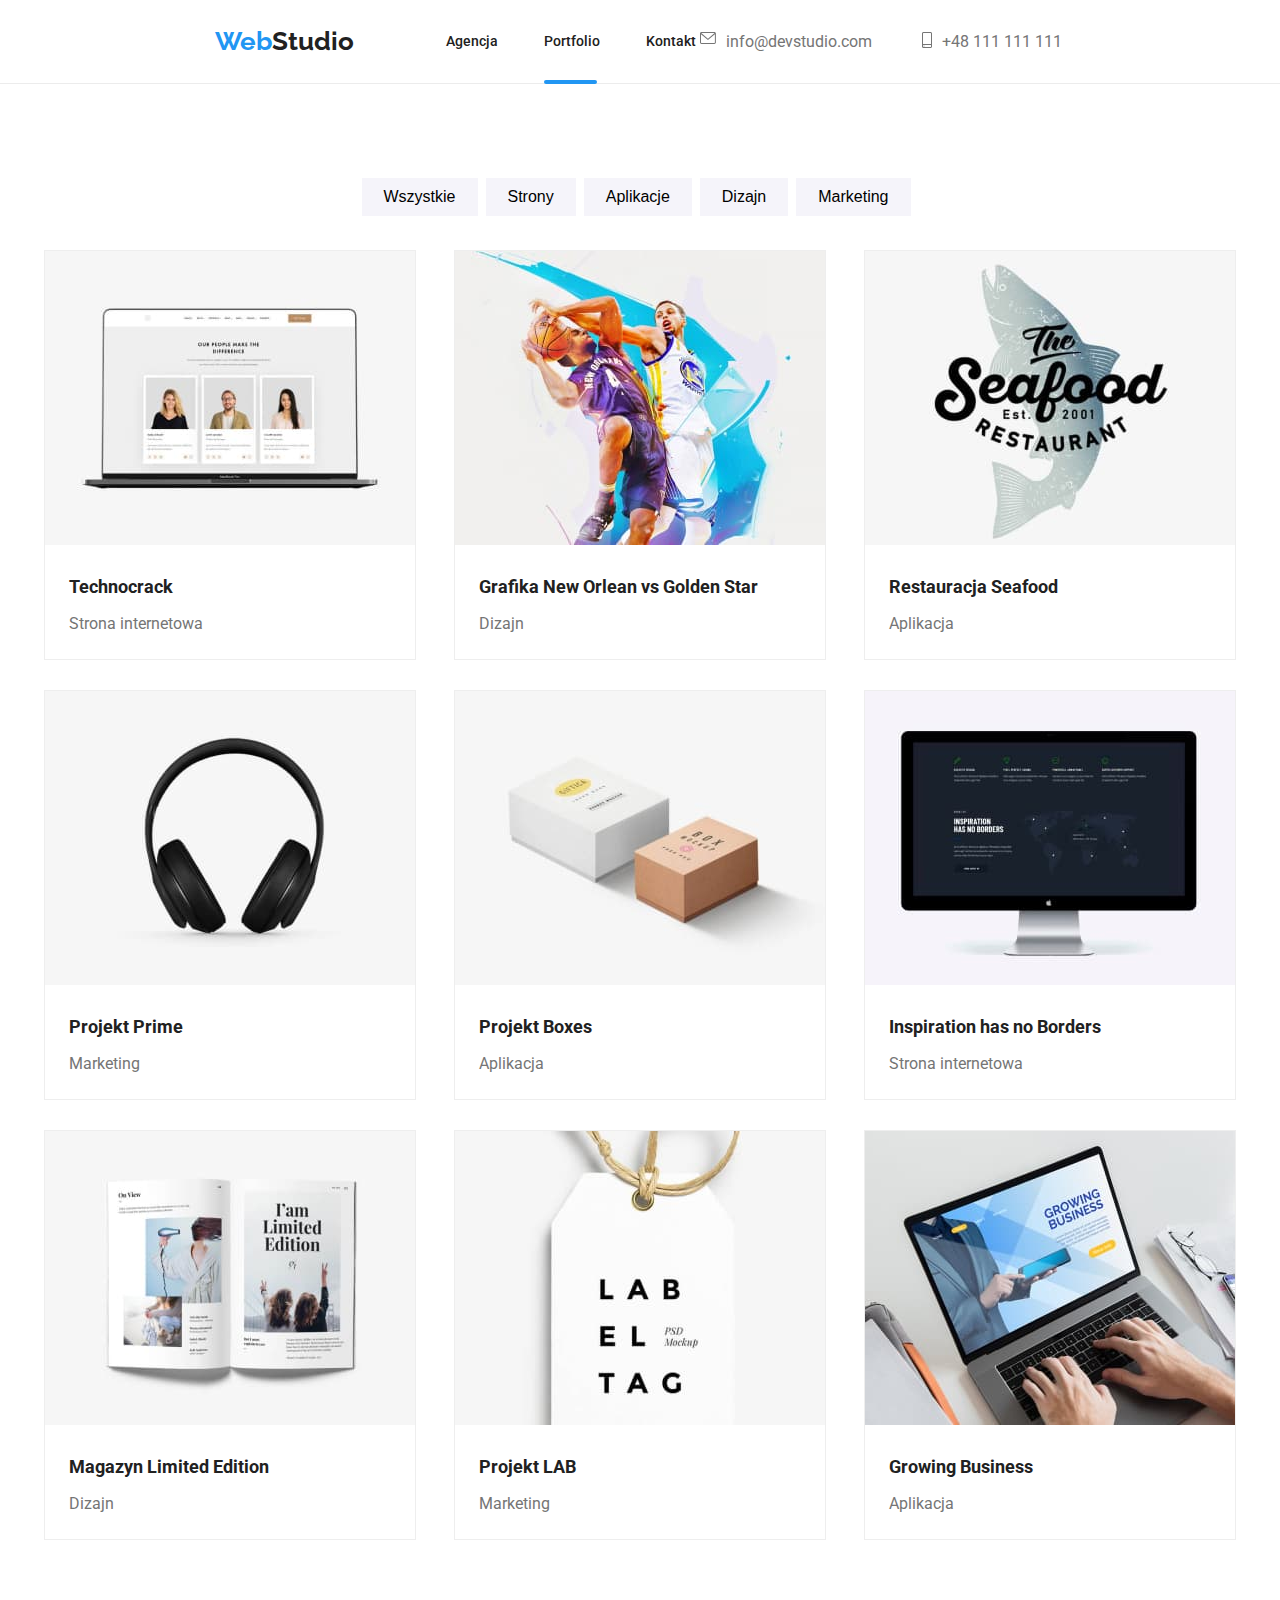
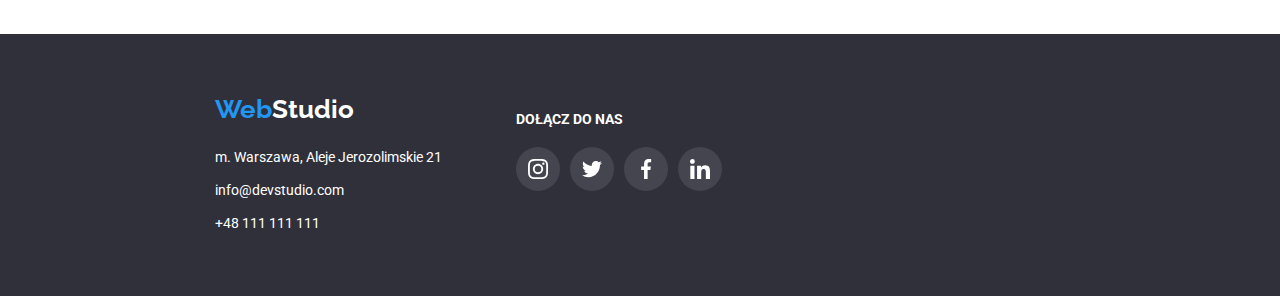
==== portfolio.html @ 2e5add7d "." ====
<!DOCTYPE html>
<html lang="pl">
<head>
    <link rel="stylesheet" href="https://cdnjs.cloudflare.com/ajax/libs/modern-normalize/1.1.0/modern-normalize.min.css" integrity="sha512-wpPYUAdjBVSE4KJnH1VR1HeZfpl1ub8YT/NKx4PuQ5NmX2tKuGu6U/JRp5y+Y8XG2tV+wKQpNHVUX03MfMFn9Q==" crossorigin="anonymous" referrerpolicy="no-referrer" />
    <link rel="stylesheet" href="./css/styles.css"/>
    <meta charset="UTF-8">
    <meta http-equiv="X-UA-Compatible" content="IE=edge">
    <meta name="viewport" content="width=device-width, initial-scale=1.0">
    <title>Portfolio</title>
</head>
<body>
    <header>
        <div class="page-header">
        <nav class="menu">
            <a class="logo-block " href="./index.html"><span>Web</span>Studio</a>
        <ul class="menu-list">
            <li class="menu-list-item"><a class="link-menu" href="./index.html">Agencja</a></li>
            <li class="menu-list-item"><a class="link-menu is-active" href="./portfolio.html">Portfolio</a></li>
            <li class="menu-list-item"><a class="link-menu" href="#">Kontakt</a></li>
        </ul>
        </nav>
        <ul class="contact">
           <li class="contact-item"><a class="contact-menu contact-hover" href="mailto:info@devstudio.com"><svg class="contact-icons  contact-hover" width="16px" height="12px"><use href="./images/icons.svg#icon-envelope"></use></svg>info@devstudio.com</a></li>
           <li class="contact-item"><a class="contact-menu contact-hover" href="tel:48111111111"> <svg class="contact-icons contact-hover" width="10px" height="16px"><use  href="./images/icons.svg#icon-smartphone"></use></svg>+48 111 111 111</a></li>
        </ul>
    </div>
    </header>
    <main>
        <section class="section">
            <div class="container">
        <ul class="button-menu">
            <li class="button-menu-item"><button class="button-portfolio" type="button">Wszystkie</button></li>
            <li class="button-menu-item"><button class="button-portfolio" type="button">Strony</button></li>
            <li class="button-menu-item"><button class="button-portfolio" type="button">Aplikacje</button></li>
            <li class="button-menu-item"><button class="button-portfolio" type="button">Dizajn</button></li>
            <li class="button-menu-item"><button class="button-portfolio" type="button">Marketing</button></li>
        </ul>
    </div>
        <div class="container">
        <ul class="list-portfolio">
            <li class="products">
                <figure>
                    <div class="products-foto">
                        <img class="imge-portfolio" src="./images/technocrack.jpg" alt="technocrack" width="370" height="294">
                        <div class="products-hover">
                            <p class="text-hover">Technocrack jest popularną platformą wykorzystywaną do rozpowszechniania koronawirusa. Firmy wykorzystują tę platformę do celów szpiegowskich i ataków na niezabezpieczone serwery konkurencji</p>
                        </div>
                    </div>
                    <figcaption><h3 class="item-list">Technocrack</h3><p class="text-list">Strona internetowa</p>
                    </figcaption>
                </figure>
            </li>
            <li class="products">
                <figure>
                    <div class="products-foto">
                        <img class="imge-portfolio" src="./images/new-orlean-vs-golden-star.jpg" alt="basketball players with the ball" width="370" height="294">
                        <div class="products-hover">
                            <p class="text-hover">Technocrack jest popularną platformą wykorzystywaną do rozpowszechniania koronawirusa. Firmy wykorzystują tę platformę do celów szpiegowskich i ataków na niezabezpieczone serwery konkurencji</p>
                        </div>
                    </div>
                    <figcaption><h3 class="item-list">Grafika New Orlean vs Golden Star</h3><p class="text-list">Dizajn</p>
                    </figcaption>
                </figure>
            </li>
            <li class="products">
                <figure>
                    <div class="products-foto">
                        <img class="imge-portfolio" src="./images/restaurant-seafood.jpg" alt="restaurant logo" width="370" height="294">
                        <div class="products-hover">
                            <p class="text-hover">Technocrack jest popularną platformą wykorzystywaną do rozpowszechniania koronawirusa. Firmy wykorzystują tę platformę do celów szpiegowskich i ataków na niezabezpieczone serwery konkurencji</p>
                        </div>
                    </div>
                    <figcaption><h3 class="item-list">Restauracja Seafood</h3><p class="text-list">Aplikacja</p>
                    </figcaption>
                </figure>
            </li>
            <li class="products">
                <figure>
                    <div class="products-foto">
                        <img class="imge-portfolio" src="./images/design-prime.jpg" alt="headphones" width="370" height="294">
                        <div class="products-hover">
                            <p class="text-hover">Technocrack jest popularną platformą wykorzystywaną do rozpowszechniania koronawirusa. Firmy wykorzystują tę platformę do celów szpiegowskich i ataków na niezabezpieczone serwery konkurencji</p>
                        </div>
                    </div>
                    <figcaption><h3 class="item-list">Projekt Prime</h3><p class="text-list">Marketing</p>
                    </figcaption>
                </figure>
            </li>
            <li class="products">
                <figure>
                    <div class="products-foto">
                        <img class="imge-portfolio" src="./images/design-boxes.jpg" alt="two boxes" width="370" height="294">
                        <div class="products-hover">
                            <p class="text-hover">Technocrack jest popularną platformą wykorzystywaną do rozpowszechniania koronawirusa. Firmy wykorzystują tę platformę do celów szpiegowskich i ataków na niezabezpieczone serwery konkurencji</p>
                        </div>
                    </div>
                    <figcaption><h3 class="item-list">Projekt Boxes</h3><p class="text-list">Aplikacja</p>
                    </figcaption>
                </figure>
            </li>
            <li class="products">
                <figure>
                    <div class="products-foto">
                        <img class="imge-portfolio" src="./images/inspiration-has-no-borders.jpg" alt="monitor" width="370" height="294">
                        <div class="products-hover">
                            <p class="text-hover">Technocrack jest popularną platformą wykorzystywaną do rozpowszechniania koronawirusa. Firmy wykorzystują tę platformę do celów szpiegowskich i ataków na niezabezpieczone serwery konkurencji</p>
                        </div>
                    </div>
                    <figcaption><h3 class="item-list">Inspiration has no Borders</h3><p class="text-list">Strona internetowa</p>
                    </figcaption>
                </figure>
            </li>
            <li class="products">
                <figure>
                    <div class="products-foto">
                        <img class="imge-portfolio" src="./images/magazine-limited-edition.jpg" alt="colorful magazine" width="370" height="294">
                        <div class="products-hover">
                            <p class="text-hover">Technocrack jest popularną platformą wykorzystywaną do rozpowszechniania koronawirusa. Firmy wykorzystują tę platformę do celów szpiegowskich i ataków na niezabezpieczone serwery konkurencji</p>
                        </div>
                    </div>
                    <figcaption><h3 class="item-list">Magazyn Limited Edition</h3><p class="text-list">Dizajn</p>
                    </figcaption>
                </figure>
            </li>
            <li class="products">
                <figure>
                    <div class="products-foto">
                        <img class="imge-portfolio" src="./images/design-lab.jpg" alt="label" width="370" height="294">
                        <div class="products-hover">
                            <p class="text-hover">Technocrack jest popularną platformą wykorzystywaną do rozpowszechniania koronawirusa. Firmy wykorzystują tę platformę do celów szpiegowskich i ataków na niezabezpieczone serwery konkurencji</p>
                        </div>
                    </div>
                    <figcaption><h3 class="item-list">Projekt LAB</h3><p class="text-list">Marketing</p>
                    </figcaption>
                </figure>
            </li>
            <li class="products">
                <figure>
                    <div class="products-foto">
                        <img class="imge-portfolio" src="./images/growing-business.jpg" alt="laptop" width="370" height="294">
                        <div class="products-hover">
                            <p class="text-hover">Technocrack jest popularną platformą wykorzystywaną do rozpowszechniania koronawirusa. Firmy wykorzystują tę platformę do celów szpiegowskich i ataków na niezabezpieczone serwery konkurencji</p>
                        </div>
                    </div>
                    <figcaption><h3 class="item-list">Growing Business</h3><p class="text-list">Aplikacja</p>
                    </figcaption>
                </figure>
            </li>
        </ul>
    </section>
</div>
    </main>
    <footer class="footer-background">
        <div class="footer-content">
            <div class="footer">
                <address>
                    <a class="logo-block link-footer" href="./index.html"><span>Web</span>Studio</a>
                    <ul class="footer-list">
                        <li class="footer-list-item">m. Warszawa, Aleje Jerozolimskie 21</li>
                        <li class="footer-list-item"><a class="link-footer" href="mailto:info@devstudio.com">info@devstudio.com</a></li>
                        <li class="footer-list-item"><a class="link-footer" href="tel:48111111111">+48 111 111 111</a></li>
                    </ul>
                </address>
            </div>
            <div class="item-footer">
                <h3 class="join-us-title">DOŁĄCZ DO NAS</h3>
                <ul class="join-us-item">
                    <li><a href="#" class="join-us"><svg width="20px"height="20px"><use href="./images/icons.svg#icon-instagram" ></use></svg></li></a>
                    <li><a href="#" class="join-us"><svg width="20px"height="20px"><use href="./images/icons.svg#icon-twitter" ></use></svg></li></a>
                    <li><a href="#" class="join-us"><svg width="20px"height="20px"><use href="./images/icons.svg#icon-facebook" ></use></svg></li></a>
                    <li><a href="#" class="join-us"><svg width="20px"height="20px"><use href="./images/icons.svg#icon-linkedin" ></use></svg></li></a>
                </ul>
            </div>
        </div>
    </footer>
</body>
</html>
---- css/styles.css ----
@import url('https://fonts.googleapis.com/css2?family=Raleway:wght@700&family=Roboto:wght@400;500;700;900&display=swap');
*{
margin:0 auto;
padding:0;
box-sizing:border-box;
}
body{
font-family:"Roboto", sans-serif;
color: #212121;
}
.container{
width: 1200px;
margin:0 auto;

}
.page-header{
display: flex;
align-items: center;
justify-content: space-between;
border-bottom: solid;
border-block-width: 1px;
border-color: #ECECEC;
padding-left: 215px;
padding-right: 215px;
}
    
.logo-block{
font-family: 'Raleway';
font-weight: 700;
font-size: 26px;
line-height: 1.19;
text-decoration: none;
list-style: none;
margin-right: 92px;
text-decoration: none;
color: #212121;
padding-top: 24px;
padding-bottom: 25px;
transition-property:color;
transition-duration: 250ms;
transition-timing-function: cubic-bezier(0.4, 0, 0.2, 1);

}
.logo-block:hover{
    color: #2196F3;
}
.logo-block:focus{
    color: #2196F3;  
}
span{
    color:#2196F3
}
.menu {
    font-size: 14px;
    font-weight: 500;
    line-height: 1.17;
    cursor: pointer;
    margin: 0;
    display: flex;
    align-items: center;
}
.menu-list{
    list-style: none;
    display: flex;
    align-items: center;
}
.menu-list-item:not(:last-child){
    margin-right: 46px;
}
.link-menu{
    text-decoration: none;
    color: #212121;
    padding-top: 32px;
    padding-bottom: 32px;
    transition-property:color;
transition-duration: 250ms;
transition-timing-function: cubic-bezier(0.4, 0, 0.2, 1);
}

.link-menu:hover{
	color:#2196F3;
}
.link-menu:focus {
    color:#2196F3   
}
.contact{
    display: flex;
    justify-content: flex-end;
    align-items: flex-end;
    list-style: none;
}
.contact-menu{
    display: flex;
    color: #757575;
    text-decoration: none;
    padding-top: 32px;
    padding-bottom: 32px;
}
.contact-item:not(:last-child){
    margin-right: 50px;
}
.contact-hover{
    transition-property:color,fill;
transition-duration: 250ms;
transition-timing-function: cubic-bezier(0.4, 0, 0.2, 1);
}
.contact-hover:hover{
color:#2196F3;
fill: #2196F3;
}
.contact-hover:focus {
color:#2196F3;
fill: #2196F3;
} 
.contact-icons{
    fill: #757575;
    padding-top: 0 auto;
    padding-bottom: 0 auto;
    margin-right: 10px;
}
.section-one{
background-color:#2F303A;
padding: 10em 0;
background-image:url(../images/img-title.jpg),url(../images/overlay.jpg);
background-position:center;
background-repeat: no-repeat;
background-size: contain;

}

.title {
display: flex;
justify-content: center;
align-items: center;
font-weight: 900;
font-size: 44px;
line-height: 1.36;
color: #FFFFFF;
margin-bottom: 30px;
}
.button {
    display: flex;
    background-color:#2196F3;
    font-weight: 700;
    font-size: 16px;
    line-height: 1.88;
    color:#FFFFFF;
    cursor: pointer;
    padding-left: 42px;
    padding-right: 42px;
    padding-top: 10px;
    padding-bottom: 10px;
    margin: 0 auto;
    border-style:none;
}
.title-lorem-ipsum{
    font-weight: 700;
    font-size: 14px;
    line-height: 1.14;
    padding-bottom: 10px;
}
.text{
font-size: 14px;
line-height: 1.71;
color: #757575;
}
.list-lorem{
    display: flex;
    align-items: center;
    list-style: none;
}
.list-lorem-item:not(:last-child){
    margin-right: 30px;
}
.title-section{
    font-weight: 700;
    font-size: 36px;
    line-height: 1.17;
    text-align: center;
}
.our-team{
font-weight: 500;
font-size: 16px;
line-height: 1.19;
padding-left: 99px;
padding-right: 99px;
padding-top: 30px;
}
.workplace-item{
    font-size: 16px;
    line-height: 1.19;
    color: #757575;
    margin-top: 10px;
    padding-bottom: 30px;
}
.footer{
    
    font-size: 14px;
    line-height: 1.71;
    color: #FFFFFF;
    list-style: none;
    text-decoration: none;
    padding-top: 60px;
    padding-bottom: 60px;
    margin: 0;
}
.link-footer{
text-decoration:none;
font-style: normal;
color: #FFFFFF;
}
.footer-list-item:not(:last-child){
    margin-bottom: 9px;
}
.footer-list{
    list-style:none;
    font-style: normal;
    font-size: 14px;
    line-height: 1.71;
    color: #FFFFFF;
    margin-top: 20px;
}
.footer-background{
    background: #2F303A;
}
.footer-content{
    display: flex;
    align-items: center;
    justify-items: center;
    margin-left: 215px;
    
}
.button-portfolio{
    font-weight: 500;
    font-size: 16px;
    line-height: 1.63;
    cursor: pointer;
    padding-top: 6px;
    padding-bottom: 6px;
    padding-left: 22px;
    padding-right: 22px;
    border-style:none;
    background-color:#F5F4Fa;
    transition-property:background-color,color,box-shadow;
transition-duration: 250ms;
transition-timing-function: cubic-bezier(0.4, 0, 0.2, 1);
}

.button-portfolio:hover{
background-color:#2196F3;
color: #FFFFFF;
box-shadow: 0px 2px 2px 0px rgba(0, 0, 0, 0.12);
box-shadow: 0px 1px 2px 0px rgba(0, 0, 0, 0.08);
box-shadow: 0px 3px 1px 0px rgba(0, 0, 0, 0.1);

    
}
.button-portfolio:focus{
background-color:#2196F3;
color: #FFFFFF;
box-shadow: 0px 2px 2px 0px rgba(0, 0, 0, 0.12);
box-shadow: 0px 1px 2px 0px rgba(0, 0, 0, 0.08);
box-shadow: 0px 3px 1px 0px rgba(0, 0, 0, 0.1);

    
    }
.item-list{
    font-weight: 700;
    font-size: 18px;
    line-height: 2;
    margin-top: 20px;
    padding-left: 24px;
    padding-right: 24px;
    margin-bottom: 4px;
}

.text-list{
    font-size: 16px;
    line-height: 1.88;
    color: #757575;
    padding-left: 24px;
    padding-right: 24px;
    padding-bottom: 20px;
}
.item-jgp{
display: flex;
list-style: none;
}
.jgp{
    position: relative;
    display: flex;
   justify-content: flex-start;
   align-items: flex-start;
}
.jgp>.text-jgp{
position: absolute;
bottom: 0;
right: 0px;
background: rgba(47, 48, 58, 0.8);
width: 370px;
height: 70px;

}
.text-jgp{
    display: flex;
font-style: normal;
font-weight: 700;
font-size: 14px;
line-height: 1.14;
align-items: center;
justify-content: center;
letter-spacing: 0.03em;
text-transform: uppercase;

color: #FFFFFF;
}
.jgp :not(:first-child){
margin-left: 30px;
}                                                              
.card{
display: flex;
flex-wrap: wrap;
list-style: none;
gap: 30px;

}
.team-list{
border-bottom-right-radius: 4px;
border-bottom-left-radius:  4px;
box-shadow: 0px 2px 1px 0px rgba(0, 0, 0, 0.2);
box-shadow: 0px 1px 1px 0px rgba(0, 0, 0, 0.14);
box-shadow: 0px 1px 3px 0px rgba(0, 0, 0, 0.12);
}
.team-list-figure{
background-color: #FFFFFF;
}
.team-list{
text-align:center;}
.workplace{
background-color: #F5F4FA;
}
.social-media{
    display: flex;
    flex-wrap: wrap;
    list-style: none;
    gap: 10px; 
}
.button-menu{
    display: flex;
    justify-content: center;
    list-style: none;
    padding-left: 510px;
    padding-right: 518px;
    padding-bottom: 34px;
    margin: 0 auto;
   }
.button-menu-item:not(:last-child){
    margin-right: 8px;
   }
.list-portfolio{
    display: flex;
    flex-wrap: wrap;
    list-style: none;
    gap: 30px;
   }
.products{
border: 1px solid  #EEEEEE;
cursor: pointer;

}

.products-foto{
    position: relative;
    overflow: hidden;   
}
.products:not(1,3,6){
    padding: left 30px;
    margin: left 0px;
}
.products:hover{
box-shadow: 0px 1px 1px rgba(0, 0, 0, 0.12);
box-shadow: 0px 4px 4px rgba(0, 0, 0, 0.06);
box-shadow: 1px 4px 6px rgba(0, 0, 0, 0.16);
}
.products:focus{
box-shadow: 0px 1px 1px rgba(0, 0, 0, 0.12);
box-shadow: 0px 4px 4px rgba(0, 0, 0, 0.06);
box-shadow: 1px 4px 6px rgba(0, 0, 0, 0.16);
}
.text-hover{
    font-size: 18px;
    line-height: 1.56;
    letter-spacing: 0.03em;
    color: #FFFFFF;
}
.products-hover{
    position: absolute;
    top: 0;
    left: 0;
    bottom: 0;
    width: 100%;
    height: auto;
    padding: 49px 45px 49px 24px;
    background: rgba(33, 150, 243, 0.9);
    transform: translateY(100%);
    transition: transform 250ms cubic-bezier(0.4, 0, 0.2, 1);
  
    }  
  .products-foto:hover .products-hover{
    transform: translatey(0);
     
    }
  
.section{
    padding-top: 94px;
    padding-bottom: 94px;
   }
.title-section{
padding-bottom: 50px;
}
.icons{
    fill:#AFB1B8;
    display: inline-flex;
    justify-content: center;
    align-items: center;
    border: #FFFFFF;
    width: 44px;
    height: 44px;
    border-radius: 50%;
    background-color: #FFFFFF;
    transition-property:border-color, background-color, fill;
transition-duration: 250ms;
transition-timing-function: cubic-bezier(0.4, 0, 0.2, 1);
    
    
}
.icons:hover{
    border-color: #2196F3;
    width: 44px;
    height: 44px;
    border-radius: 50%;
    background-color: #2196F3;
    fill: #FFFFFF;
}
.icons:focus{
    border: #2196F3;
    width: 44px;
    height: 44px;
    border-radius: 50%;
    background-color: #2196F3;
    fill: #FFFFFF;
}
.icons:not(:last-child){
    margin-right: 10px;
}
.icons-lorem{
    width: 270px;
    height: 120px;
    border: 4px solid #F5F4FA;
    background-color: #F5F4FA;
    border-radius: 4px; 
    margin-bottom: 30px;
    display: flex;
    justify-content: center;
    align-items: center;
}

.our-customers{
    display: flex;
    flex-wrap: wrap;
    gap: 10px;
    list-style: none;
}  
.customers-icons{
    width: 170px;
    height: 92px;
    border: 1px solid #AFB1B8;
    border-radius: 4px;
    fill: #AFB1B8;
    display: flex;
    justify-content: center;
    align-items: center;
    transition-property:border-color,fill;
transition-duration: 250ms;
transition-timing-function: cubic-bezier(0.4, 0, 0.2, 1);
}
.customers-icons:hover{
    border-color: #2196F3;
    fill: #2196F3;   
}
.customers-icons:focus{
    border-color: #2196F3;
    fill: #2196F3;
}

.join-us{
list-style: none;
border-radius: 50%;
background: rgba(255, 255, 255, 0.1);
width: 44px;
height: 44px;
display: inline-flex;
justify-content: center;
align-items: center;
fill: #FFFFFF; 
transition-property:background-color;
transition-duration: 250ms;
transition-timing-function: cubic-bezier(0.4, 0, 0.2, 1);
}

.join-us:hover{
border-radius: 50%;
background-color: #2196F3;
width: 44px;
height: 44px;

}

.join-us:focus{
    border-radius: 50%;
    background-color: #2196F3;
    width: 44px;
    height: 44px;
}
.join-us-title{
    font-weight: 700;
    line-height:1.172142;
    font-size: 14px;
    font-style: normal;
    color: #FFFFFF;
    margin-bottom: 20px;
}
.item-footer{
    align-items: center;
    justify-content: center;
    list-style: none;
    padding-top: 72px;
    padding-bottom: 100px;
   padding-left: 70px; 
   margin: 0;
}
.join-us-item{
    display: flex;
    flex-wrap: wrap;
    gap: 10px;
    list-style: none;
}
.menu-list-item .is-active::after {
display: block;
content:"";
position:absolute;
left: auto;
top: 80px;
width: 53px;
height: 4px;
background: #2196F3;
border-radius: 2px;
}

.backdrop{
    position: fixed;
    top: 0;
    left: 0;
    width: 100%;
    height: 100%;
    background-color: rgba(0, 0, 0, 0.2);
}
.modal{
position: absolute;
top: 50%;
left: 50%;
transform: translate(-50%,-50%);
width: 528px;
height: 581px;
background-color: #FFFFFF;
box-shadow: 0px 2px 1px 0px rgba(0, 0, 0, 0.2);
box-shadow: 0px 1px 1px 0px rgba(0, 0, 0, 0.14);
box-shadow: 0px 1px 3px 0px rgba(0, 0, 0, 0.12);
transition-duration: 2500ms;
transition-timing-function: cubic-bezier(0.4, 0, 0.2, 1);
}
.close-button{
    position: absolute;
    top: 8px;
    right: 8px;
    width: 30px;
    height: 30px;
    background-color: #fff;
    border: solid 1px (0, 0, 0, 0.1);
    border-radius: 50%;
    cursor: pointer;
    
}
.is-hidden{
    opacity: 0;
    visibility: hidden;
    pointer-events: none;
}
.social-media-icons{
display: flex;
justify-content: center;
padding-left: 32px;
padding-right: 32px;
padding-bottom: 30px;
}
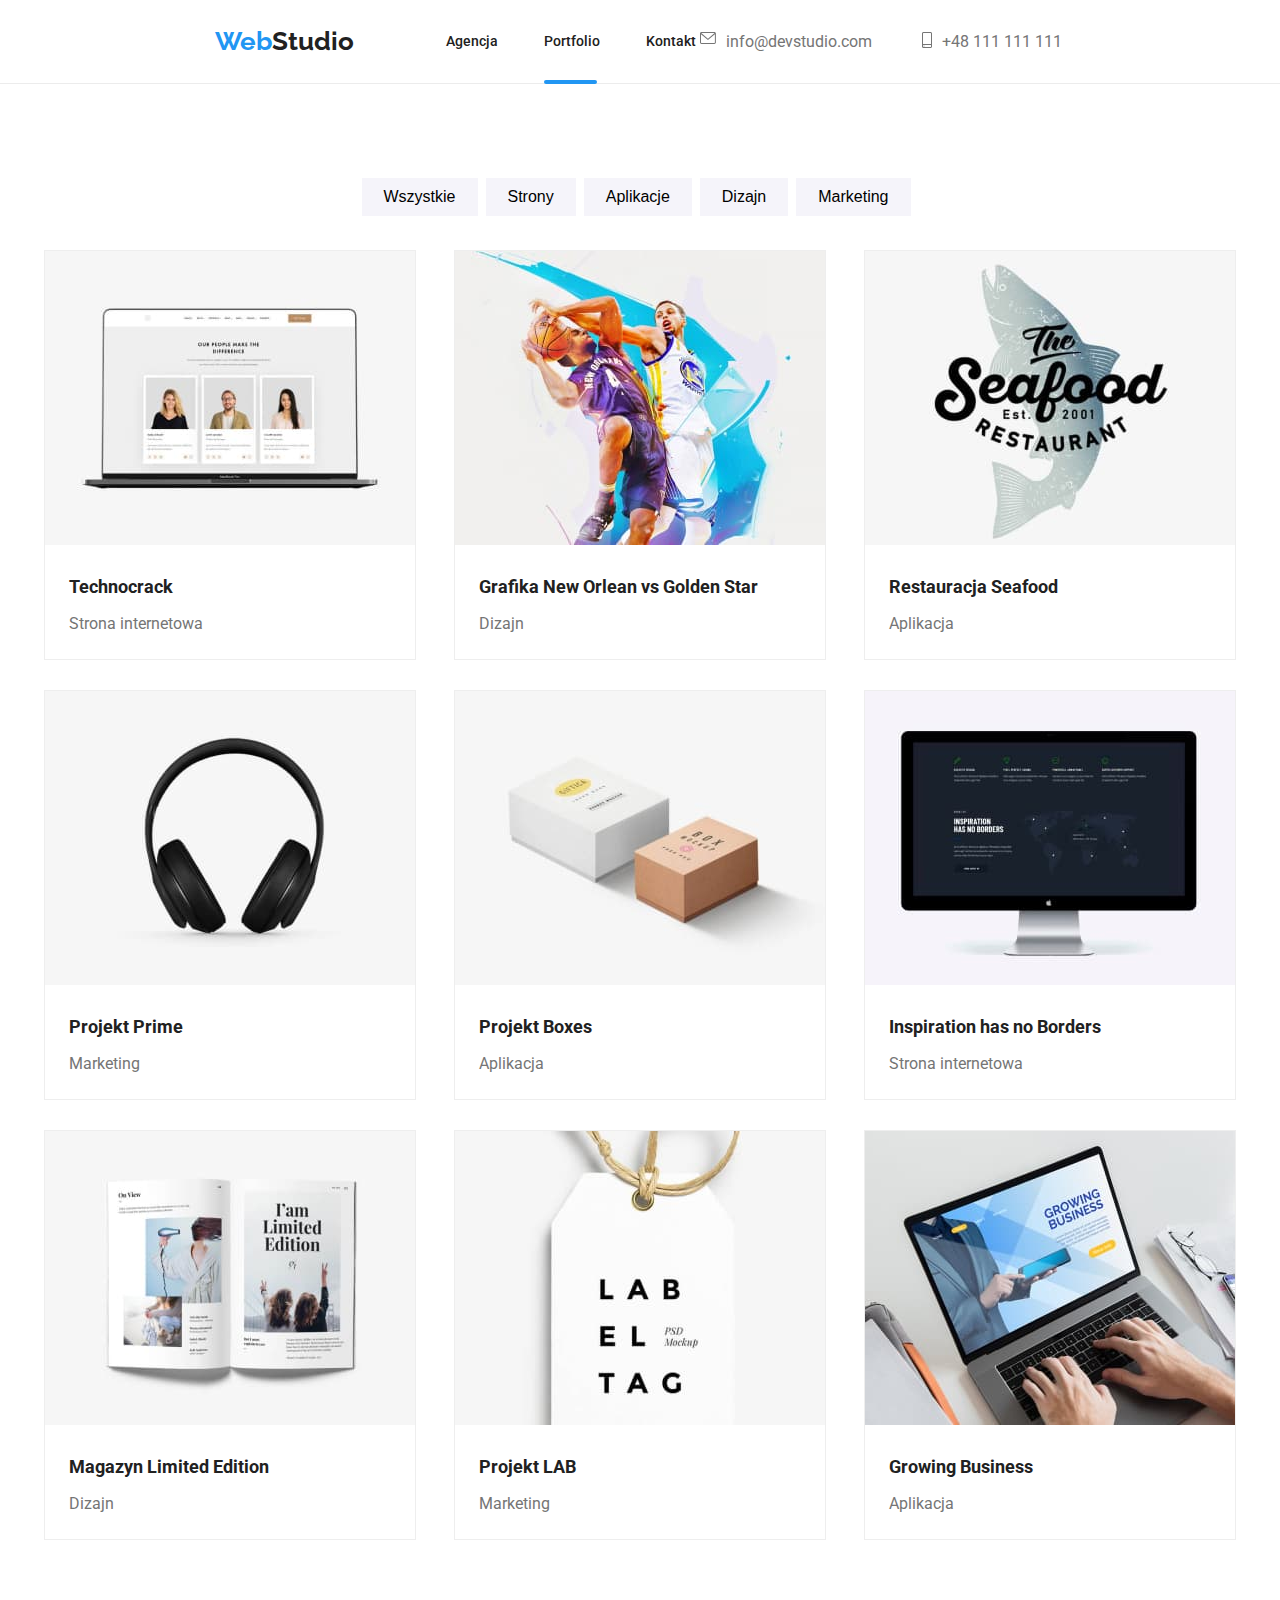
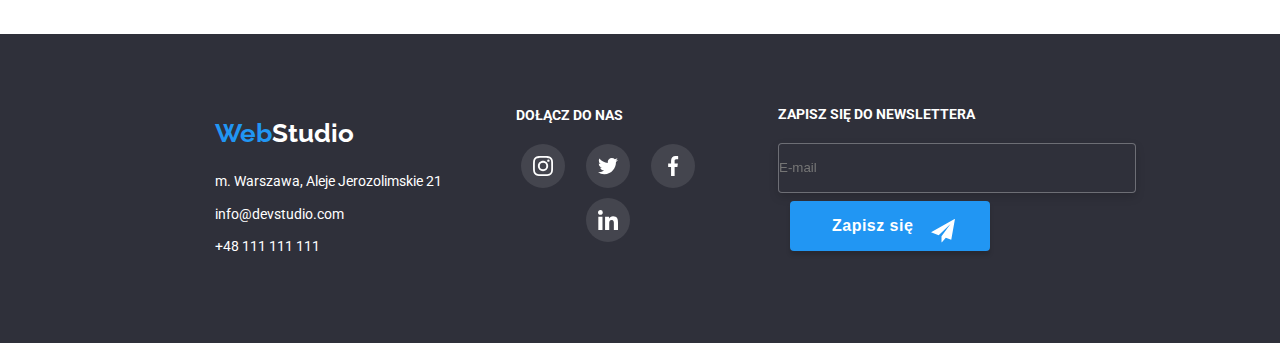
==== commit 7f08db9a: "." ====
--- a/portfolio.html
+++ b/portfolio.html
@@ -171,6 +171,16 @@
                     <li><a href="#" class="join-us"><svg width="20px"height="20px"><use href="./images/icons.svg#icon-linkedin" ></use></svg></li></a>
                 </ul>
             </div>
+            <div class="footer-newsletter">
+                <h3 class="join-us-title">ZAPISZ SIĘ DO NEWSLETTERA</h3>
+                <div class="signup-form">
+                <form name="signup_form" autocomplete="on" novalidate>
+                    <div class="email-newsletter"><label for="email-newsletter"></label>
+                    <input class="border-newsletter" id="email-newsletter" type="email" name="email" placeholder="E-mail" required/></div> 
+                    <button type="submit" class="btn-newsletter email-newsletter button">Zapisz się<svg class="icon-newsletter" width="24px" height="24px"><use href="./images/icons.svg#icon-icon-send"></use></svg></button>
+                </form>
+            </div>
+            </div>
         </div>
     </footer>
 </body>
--- a/css/styles.css
+++ b/css/styles.css
@@ -152,6 +152,8 @@
     padding-bottom: 10px;
     margin: 0 auto;
     border-style:none;
+    box-shadow: 0px 4px 4px rgba(0, 0, 0, 0.15);
+border-radius: 4px;
 }
 .title-lorem-ipsum{
     font-weight: 700;
@@ -182,9 +184,6 @@
 font-weight: 500;
 font-size: 16px;
 line-height: 1.19;
-padding-left: 99px;
-padding-right: 99px;
-padding-top: 30px;
 }
 .workplace-item{
     font-size: 16px;
@@ -567,6 +566,7 @@
 }
 .modal{
 position: absolute;
+padding: 40px;
 top: 50%;
 left: 50%;
 transform: translate(-50%,-50%);
@@ -596,10 +596,127 @@
     visibility: hidden;
     pointer-events: none;
 }
+.is-hidden .modal{
+    transform: rotate(180deg);
+}
 .social-media-icons{
 display: flex;
 justify-content: center;
-padding-left: 32px;
-padding-right: 32px;
-padding-bottom: 30px;
+
+}
+.team-list-item{
+    padding-left: 32px;
+    padding-right: 32px;
+    padding-bottom: 30px;
+    padding-top: 30px;
+}
+.registration-form{
+    list-style: none;
+    padding-top: 28px;
+    padding-bottom: 40px;
+}
+.input {
+Width:448px;
+margin-bottom: 10px;
+resize: none;
+font-size: 12px;
+line-height: 1.67;
+letter-spacing: 0.01em;
+color: rgba(117, 117, 117, 0.5);
+border: 1px solid rgba(33, 33, 33, 0.2);
+border-radius: 4px;
+  }
+.label-text{
+font-size: 12px;
+line-height: 1.17;
+ letter-spacing: 0.01em;
+color: #757575;
+padding-bottom: 4px;
+}
+.modal-title{
+font-weight: 700;
+font-size: 20px;
+line-height: 1.15;
+text-align: center;
+letter-spacing: 0.03em;
+color: #212121;
+}
+.checkbox-modal{
+border-color:rgba(33, 33, 33, 1);
+border-width:16px;
+border-height:15px;
+font-size: 14px;
+line-height: 1.71;
+letter-spacing: 0.03em;
+color: #757575;
+padding-top: 20px;
+margin-bottom: 30px;
+}
+.modal-btn{
+display: flex;
+
+
+
+}
+.btn{
+width:200px;
+weight:50px;
+font-weight: 700;
+font-size: 16px;
+line-height: 1.88;
+justify-content: center;
+text-align: center;
+letter-spacing: 0.06em;
+color: #FFFFFF;
+
+
+}
+.icon-newsletter{
+fill: rgba(255, 255, 255, 1);
+position: relative;
+transform: translate(50%, 20%);
+}
+.signup-form{
+    display: flex;
+    outline: none;
+}
+.signup-form:hover{
+    border-color:#2196F3;
+}
+.email-newsletter{
+display: inline-flex;
+font-size: 16px;
+line-height: 20px;
+align-items: center;
+letter-spacing: 0.03em;
+
+    
+}
+.border-newsletter{
+width: 358px;
+height: 50px;
+left: 815px;
+top: 2787px;
+border: 1px solid rgba(255, 255, 255, 0.3);
+filter: drop-shadow(0px 4px 4px rgba(0, 0, 0, 0.15));
+border-radius: 4px;
+background-color: #2F303A;
+}
+.footer-newsletter
+{   align-items: center;
+    justify-content: center;
+    padding-top: 72px;
+    padding-bottom: 100px;
+   padding-left: 78px; 
+   margin: 0;
+}
+.btn-newsletter{
+    position:relative;
+    width: 200px;
+    height: 50px;
+    left: 12px;
+    top: 8%;
+}
+.btn-form{
+
 }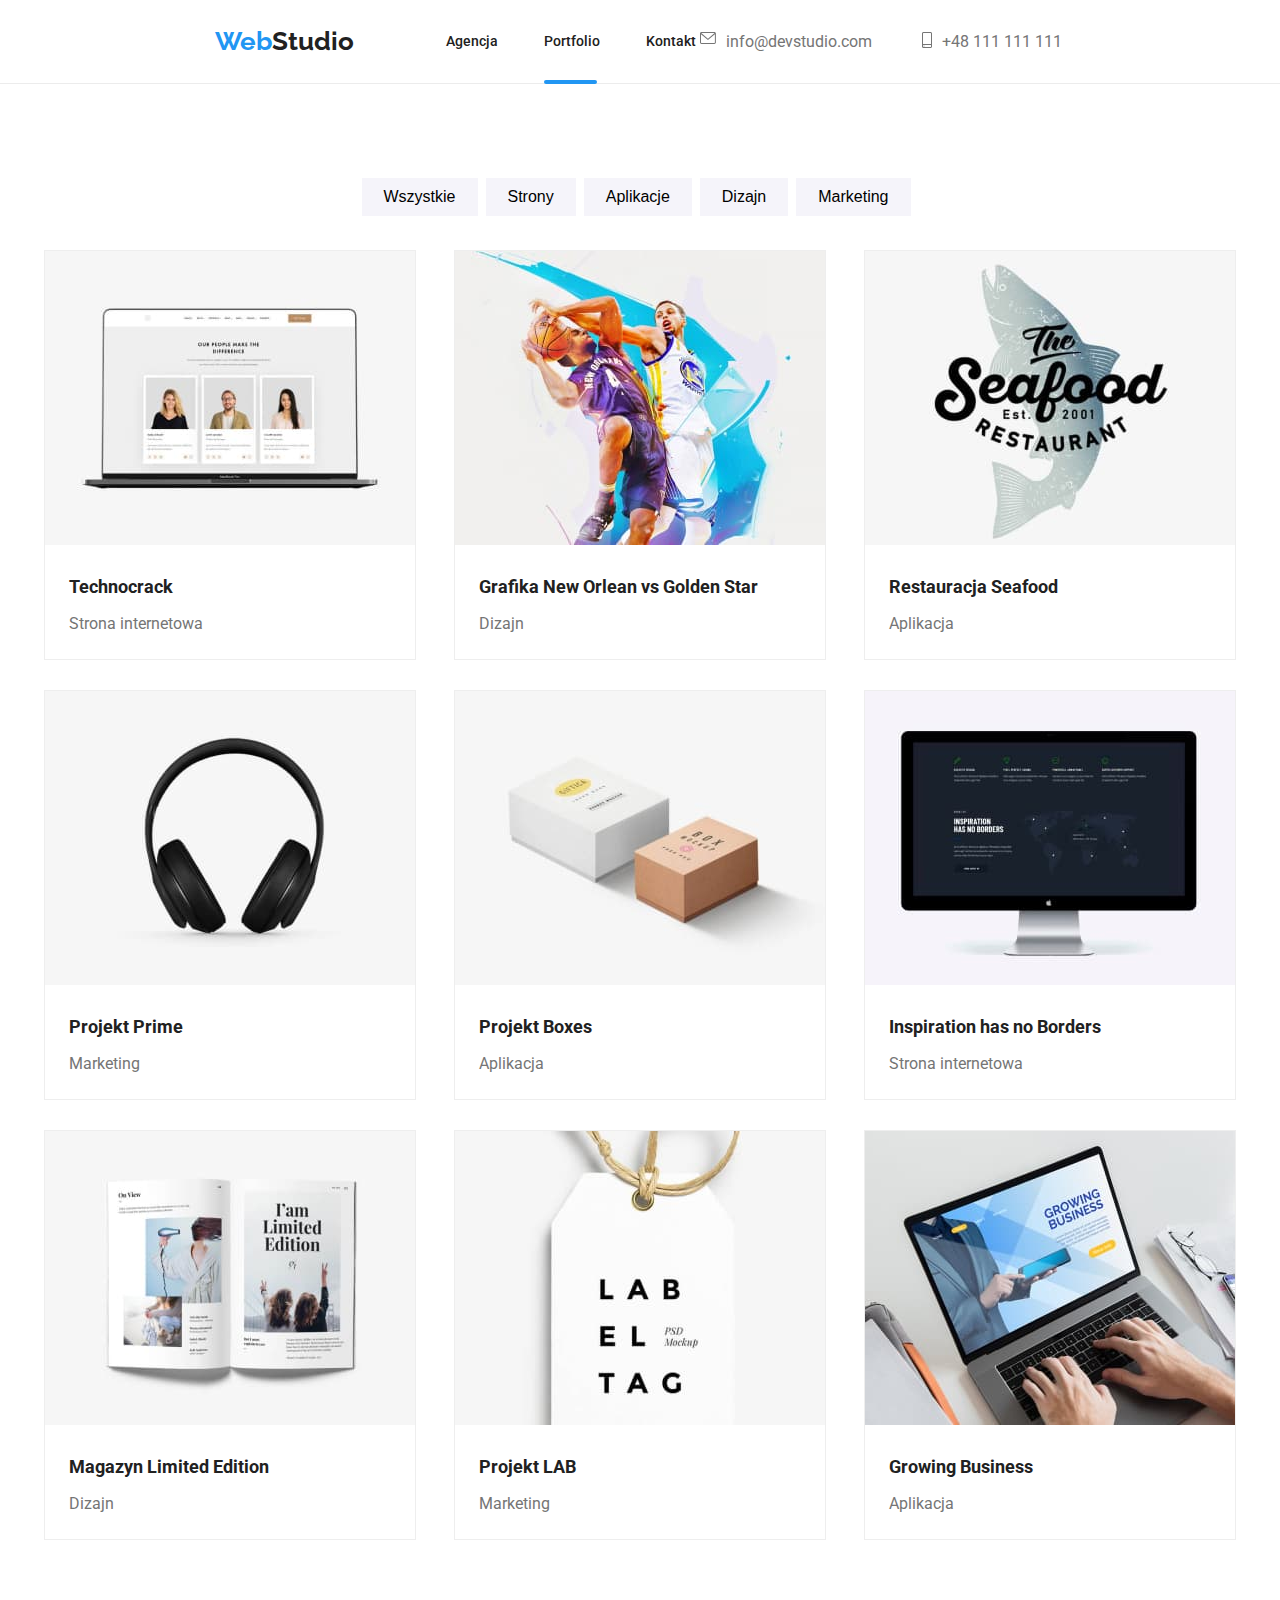
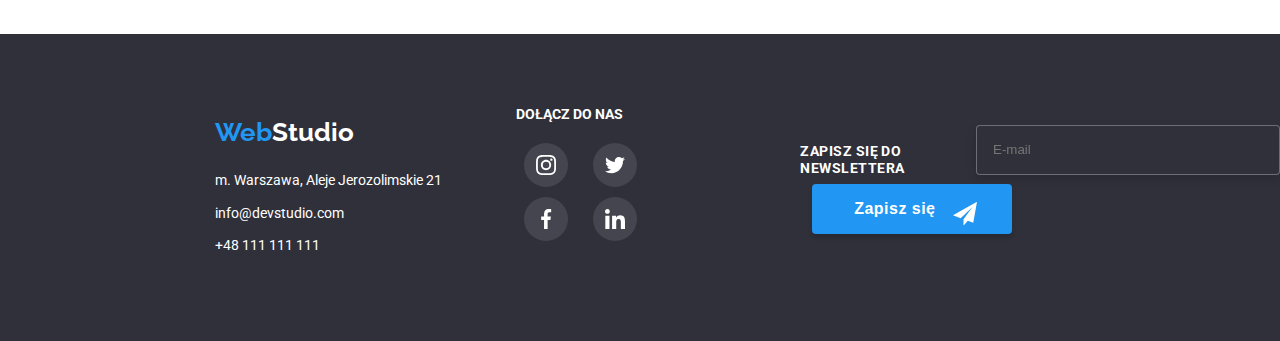
==== commit dd7db208: "." ====
--- a/portfolio.html
+++ b/portfolio.html
@@ -172,11 +172,12 @@
                 </ul>
             </div>
             <div class="footer-newsletter">
-                <h3 class="join-us-title">ZAPISZ SIĘ DO NEWSLETTERA</h3>
                 <div class="signup-form">
                 <form name="signup_form" autocomplete="on" novalidate>
-                    <div class="email-newsletter"><label for="email-newsletter"></label>
-                    <input class="border-newsletter" id="email-newsletter" type="email" name="email" placeholder="E-mail" required/></div> 
+                <div class="email-newsletter">
+                    <label class="label-newsletter" for="email-newsletter">ZAPISZ SIĘ DO NEWSLETTERA</label>
+                    <input class="border-newsletter" id="email-newsletter" type="email" name="email" placeholder="E-mail" required/>
+                </div> 
                     <button type="submit" class="btn-newsletter email-newsletter button">Zapisz się<svg class="icon-newsletter" width="24px" height="24px"><use href="./images/icons.svg#icon-icon-send"></use></svg></button>
                 </form>
             </div>
--- a/css/styles.css
+++ b/css/styles.css
@@ -3,6 +3,7 @@
 margin:0 auto;
 padding:0;
 box-sizing:border-box;
+outline:none;
 }
 body{
 font-family:"Roboto", sans-serif;
@@ -218,6 +219,7 @@
     line-height: 1.71;
     color: #FFFFFF;
     margin-top: 20px;
+    
 }
 .footer-background{
     background: #2F303A;
@@ -613,9 +615,164 @@
 .registration-form{
     list-style: none;
     padding-top: 28px;
-    padding-bottom: 40px;
+
 }
 .input {
+Width:448px;
+height: 40px;
+margin-bottom: 10px;
+resize: none;
+font-size: 12px;
+line-height: 1.67;
+letter-spacing: 0.01em;
+color: rgba(117, 117, 117, 0.5);
+border: 1px solid rgba(33, 33, 33, 0.2);
+border-radius: 4px;
+padding-left: 42px;
+}
+.label-text{
+font-size: 12px;
+line-height: 1.17;
+letter-spacing: 0.01em;
+color: #757575;
+padding-bottom: 4px;
+}
+.modal-title{
+font-weight: 700;
+font-size: 20px;
+line-height: 1.15;
+text-align: center;
+letter-spacing: 0.03em;
+color: #212121;
+}
+.checkbox{
+    margin-bottom: 30px;
+    cursor: pointer;  
+}
+
+.checkbox-modal{
+border-color:rgba(33, 33, 33, 1);
+cursor: pointer;
+padding-top: 20px;
+background: url(../images/icons.svg#icon-icon-check);
+
+}
+.checkbox-text{
+    font-size: 15px;
+    line-height: 1.71;
+    letter-spacing: 0.03em;
+    color: #757575;
+    width: 60px;
+    height: 60px; 
+    margin-left: 7px;
+}
+
+.checkbox-link{
+    color: #2196F3;
+}
+.modal-btn{
+display: flex;
+}
+.btn{
+width:200px;
+weight:50px;
+font-weight: 700;
+font-size: 16px;
+line-height: 1.88;
+text-align: center;
+letter-spacing: 0.06em;
+color: #FFFFFF;
+
+
+}
+.icon-newsletter{
+fill: rgba(255, 255, 255, 1);
+position: relative;
+transform: translate(50%, 20%);
+}
+.signup-form{
+    display: flex;
+    outline: none;
+}
+
+.email-newsletter{
+display: inline-flex;
+font-size: 16px;
+line-height: 20px;
+align-items: center;
+letter-spacing: 0.03em;
+    
+}
+.border-newsletter{
+width: 358px;
+height: 50px;
+border: 1px solid rgba(255, 255, 255, 0.3);
+filter: drop-shadow(0px 4px 4px rgba(0, 0, 0, 0.15));
+border-radius: 4px;
+background-color: #2F303A;
+padding-left: 16px;
+padding-top: 15px;
+padding-bottom: 15px;
+
+}
+.border-newsletter:hover{
+    border-color:#2196F3;
+    color: #2196F3;
+}
+.border-newsletter:focus{
+    border-color:#2196F3;
+    color: #2196F3;
+}
+.footer-newsletter
+{  align-items: center;
+    justify-content: center;
+    padding-top: 72px;
+    padding-bottom: 100px;
+   padding-left: 78px; 
+   margin-left: 78px;
+}
+.btn-newsletter{
+    position:relative;
+    width: 200px;
+    height: 50px;
+    left: 12px;
+    top: 8%;
+}
+.input-item{
+    position: relative;
+    display: flex;
+    transition-property:background-color,fill;
+transition-duration: 250ms;
+transition-timing-function: cubic-bezier(0.4, 0, 0.2, 1);
+}
+.input-item:hover{
+  fill: #2196F3;
+}
+.input-item .input:hover{
+    border-color: #2196F3;
+}
+.input-item:focus{
+    fill: #2196F3;
+  }
+  .input-item .input:focus{
+      border-color: #2196F3;
+  }
+
+.input-item-icons{
+    position: absolute;
+    top: -108%;
+    left: 12px;
+    display: block;
+
+}
+.feedback-elements{
+    transition-property:background-color;
+    transition-duration: 250ms;
+    transition-timing-function: cubic-bezier(0.4, 0, 0.2, 1);
+    }   
+
+.feedback{
+height: 120px;
 Width:448px;
 margin-bottom: 10px;
 resize: none;
@@ -625,98 +782,40 @@
 color: rgba(117, 117, 117, 0.5);
 border: 1px solid rgba(33, 33, 33, 0.2);
 border-radius: 4px;
-  }
-.label-text{
-font-size: 12px;
-line-height: 1.17;
- letter-spacing: 0.01em;
-color: #757575;
-padding-bottom: 4px;
-}
-.modal-title{
-font-weight: 700;
-font-size: 20px;
-line-height: 1.15;
-text-align: center;
-letter-spacing: 0.03em;
-color: #212121;
-}
-.checkbox-modal{
-border-color:rgba(33, 33, 33, 1);
-border-width:16px;
-border-height:15px;
-font-size: 14px;
-line-height: 1.71;
-letter-spacing: 0.03em;
-color: #757575;
-padding-top: 20px;
-margin-bottom: 30px;
-}
-.modal-btn{
-display: flex;
-
-
-
-}
-.btn{
-width:200px;
-weight:50px;
-font-weight: 700;
-font-size: 16px;
-line-height: 1.88;
-justify-content: center;
-text-align: center;
-letter-spacing: 0.06em;
-color: #FFFFFF;
-
-
-}
-.icon-newsletter{
-fill: rgba(255, 255, 255, 1);
-position: relative;
-transform: translate(50%, 20%);
-}
-.signup-form{
-    display: flex;
-    outline: none;
-}
-.signup-form:hover{
-    border-color:#2196F3;
-}
-.email-newsletter{
-display: inline-flex;
-font-size: 16px;
-line-height: 20px;
-align-items: center;
-letter-spacing: 0.03em;
-
-    
-}
-.border-newsletter{
-width: 358px;
-height: 50px;
-left: 815px;
-top: 2787px;
-border: 1px solid rgba(255, 255, 255, 0.3);
-filter: drop-shadow(0px 4px 4px rgba(0, 0, 0, 0.15));
+padding-left: 16px;
+padding-right: 16px;
+padding-top: 12px;
+padding-bottom: 12px;
+}
+.feedback:hover{
+    border-color: #2196F3;
+}
+.feedback:focus{
+    border-color: #2196F3;
+}
+.btn-form{
+    display: flex;
+    background-color:#2196F3;
+    font-weight: 700;
+    font-size: 16px;
+    line-height: 1.88;
+    color:#FFFFFF;
+    cursor: pointer;
+    margin: 0 auto;
+    border-style:none;
+    box-shadow: 0px 4px 4px rgba(0, 0, 0, 0.15);
 border-radius: 4px;
-background-color: #2F303A;
-}
-.footer-newsletter
-{   align-items: center;
-    justify-content: center;
-    padding-top: 72px;
-    padding-bottom: 100px;
-   padding-left: 78px; 
-   margin: 0;
-}
-.btn-newsletter{
-    position:relative;
-    width: 200px;
-    height: 50px;
-    left: 12px;
-    top: 8%;
-}
-.btn-form{
-
-}+    padding: 10px 76px ;
+}
+.label-newsletter{
+    position: relative;
+    font-weight: 700;
+    line-height:1.172142;
+    font-size: 14px;
+    font-style: normal;
+    color: #FFFFFF;
+    margin-bottom: 20px;
+    margin-top: 0px;
+    left: %;
+    top:20px ;
+}
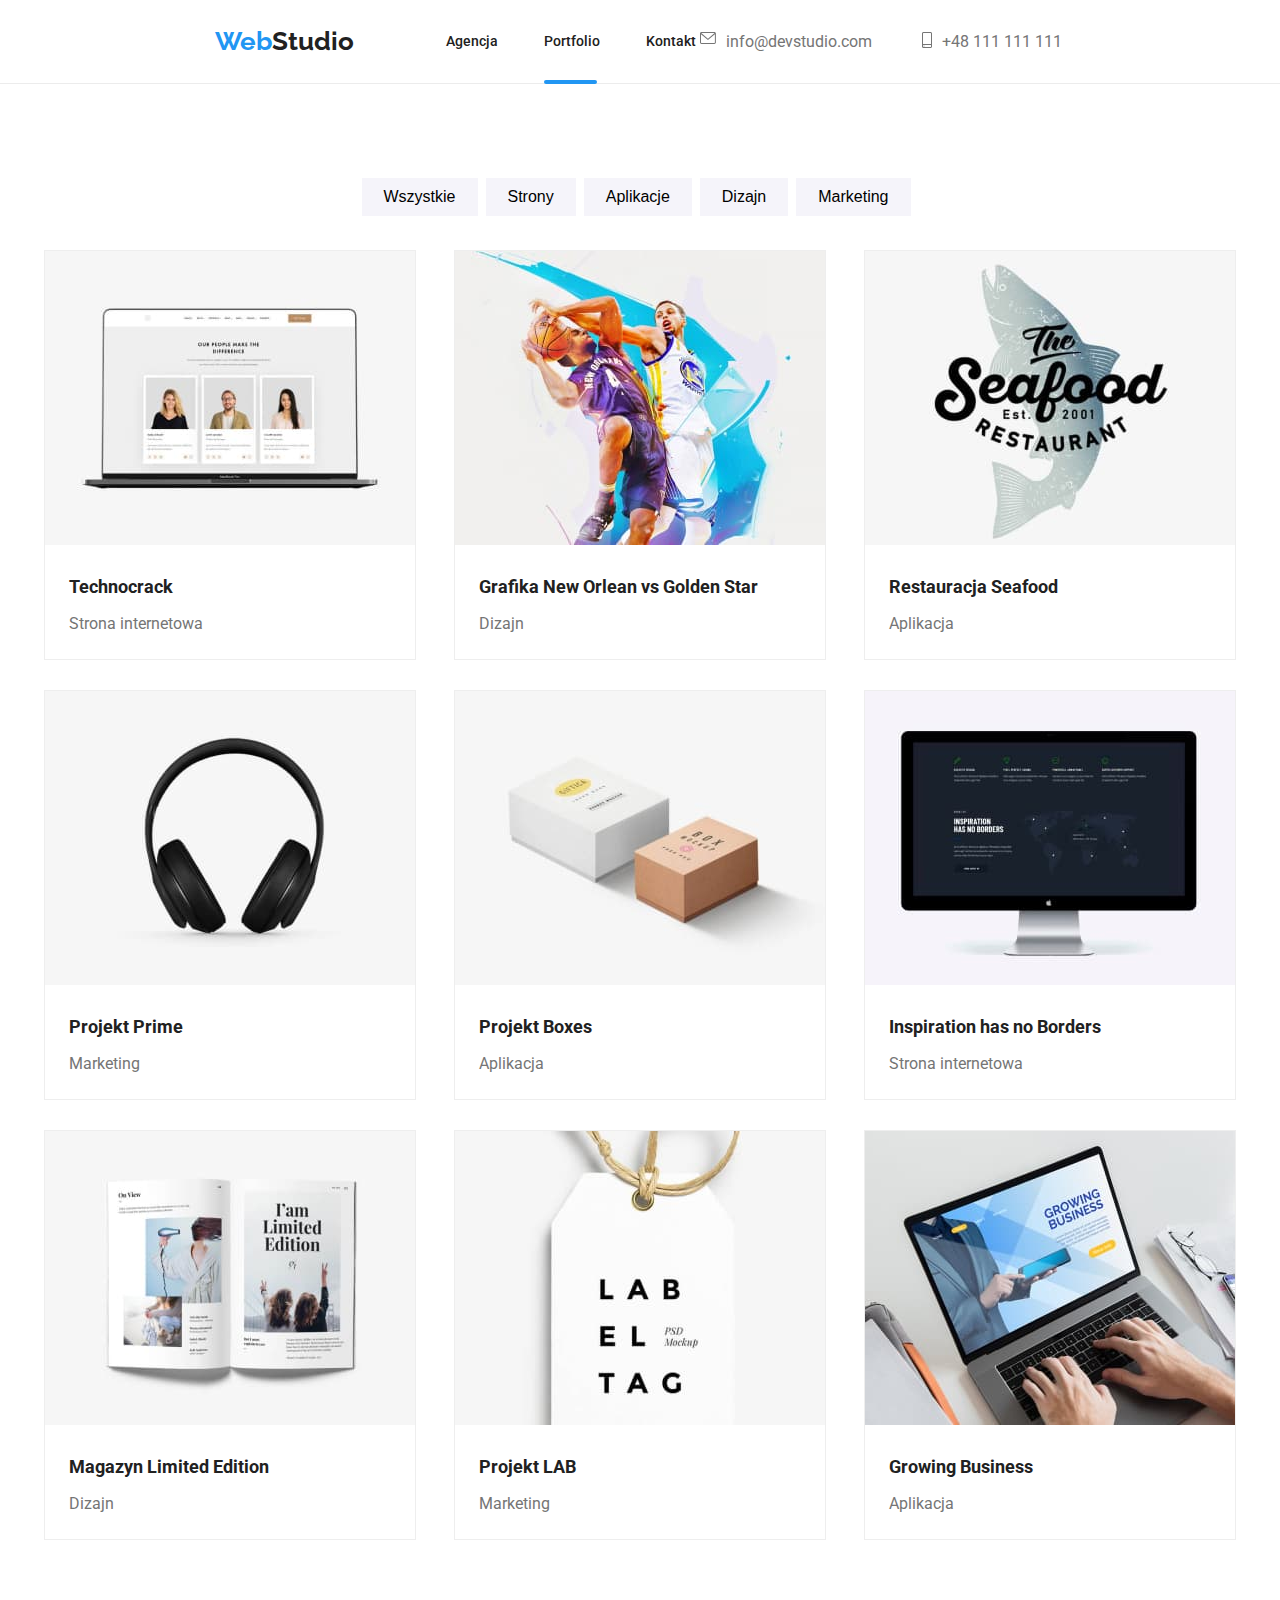
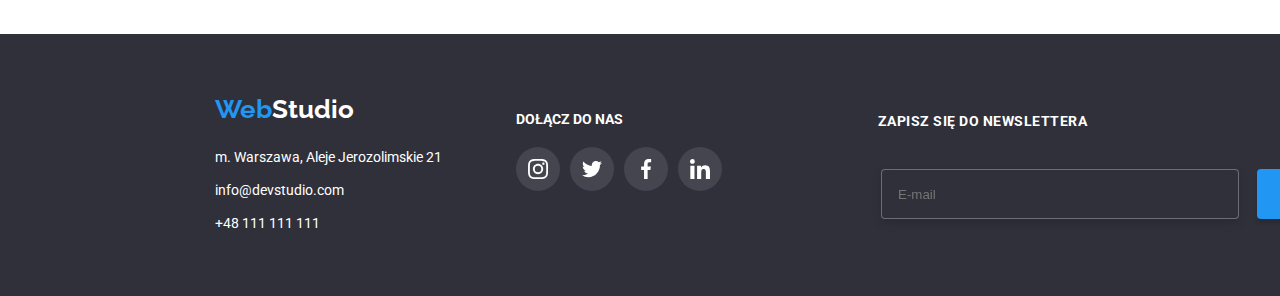
==== commit cce72624: "." ====
--- a/portfolio.html
+++ b/portfolio.html
@@ -163,7 +163,7 @@
                 </address>
             </div>
             <div class="item-footer">
-                <h3 class="join-us-title">DOŁĄCZ DO NAS</h3>
+                <h5 class="join-us-title">DOŁĄCZ DO NAS</h5>
                 <ul class="join-us-item">
                     <li><a href="#" class="join-us"><svg width="20px"height="20px"><use href="./images/icons.svg#icon-instagram" ></use></svg></li></a>
                     <li><a href="#" class="join-us"><svg width="20px"height="20px"><use href="./images/icons.svg#icon-twitter" ></use></svg></li></a>
@@ -175,11 +175,12 @@
                 <div class="signup-form">
                 <form name="signup_form" autocomplete="on" novalidate>
                 <div class="email-newsletter">
-                    <label class="label-newsletter" for="email-newsletter">ZAPISZ SIĘ DO NEWSLETTERA</label>
+                    <label class="label-newsletter" for="email-newsletter">ZAPISZ SIĘ DO NEWSLETTERA    
+                    </label>
                     <input class="border-newsletter" id="email-newsletter" type="email" name="email" placeholder="E-mail" required/>
-                </div> 
                     <button type="submit" class="btn-newsletter email-newsletter button">Zapisz się<svg class="icon-newsletter" width="24px" height="24px"><use href="./images/icons.svg#icon-icon-send"></use></svg></button>
-                </form>
+                </div>
+            </form>
             </div>
             </div>
         </div>
--- a/css/styles.css
+++ b/css/styles.css
@@ -701,6 +701,9 @@
 line-height: 20px;
 align-items: center;
 letter-spacing: 0.03em;
+position: absolute;
+width: 570px;
+height: 86px;
     
 }
 .border-newsletter{
@@ -736,7 +739,7 @@
     width: 200px;
     height: 50px;
     left: 12px;
-    top: 8%;
+    top: 0%;
 }
 .input-item{
     position: relative;
@@ -808,7 +811,7 @@
     padding: 10px 76px ;
 }
 .label-newsletter{
-    position: relative;
+    position: absolute;
     font-weight: 700;
     line-height:1.172142;
     font-size: 14px;
@@ -816,6 +819,6 @@
     color: #FFFFFF;
     margin-bottom: 20px;
     margin-top: 0px;
-    left: %;
-    top:20px ;
-}
+    left: 0%;
+    top:-45% ;
+}
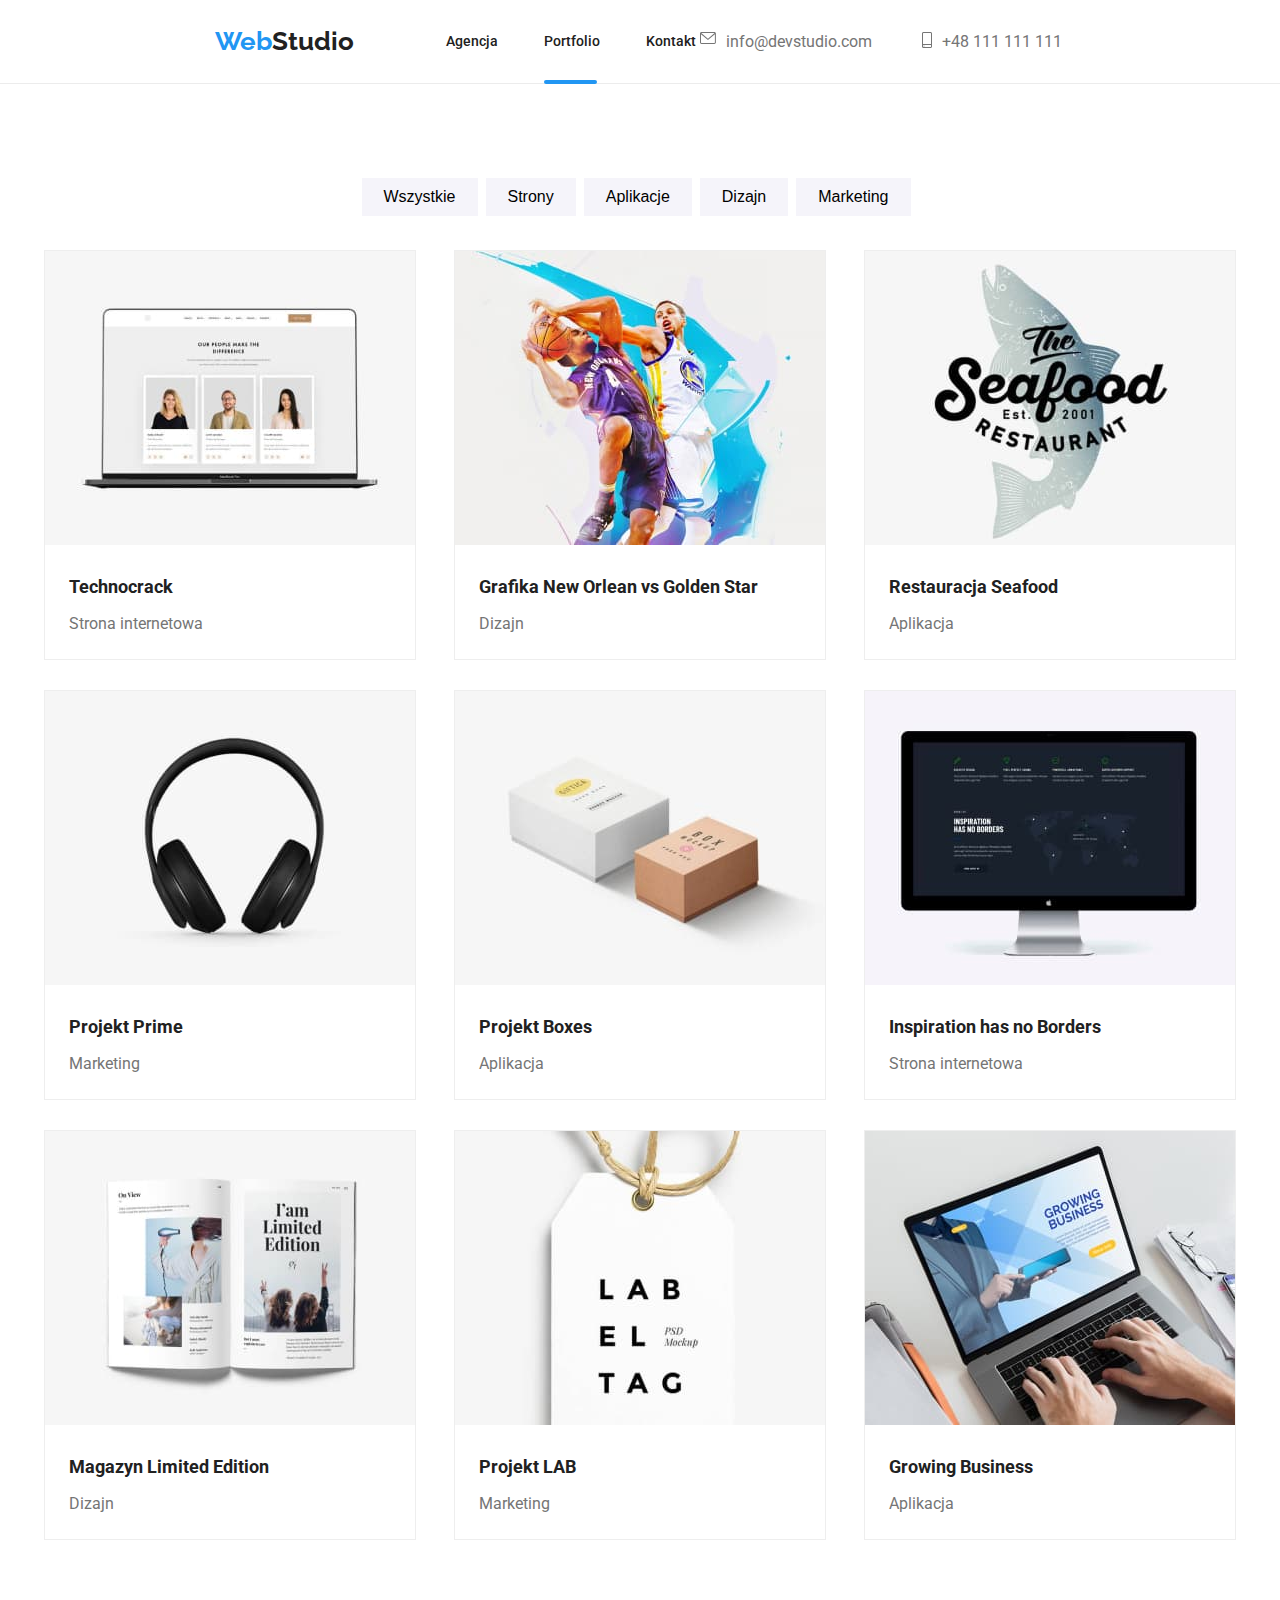
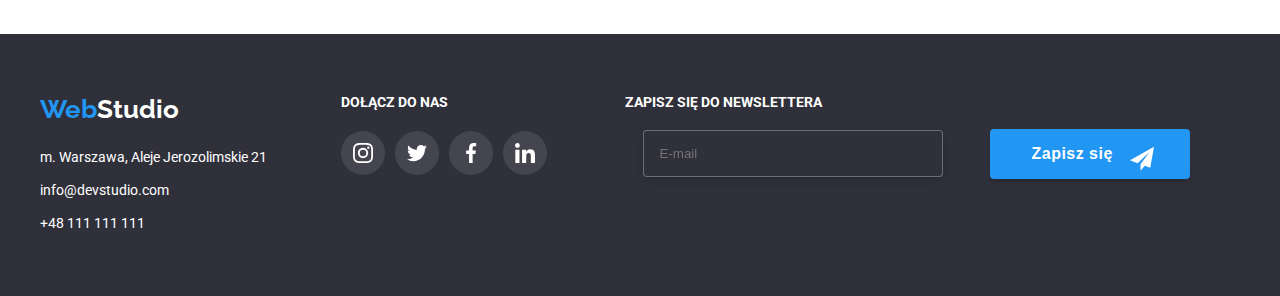
==== commit 250f6900: "." ====
--- a/portfolio.html
+++ b/portfolio.html
@@ -151,6 +151,7 @@
 </div>
     </main>
     <footer class="footer-background">
+        <div class="container">
         <div class="footer-content">
             <div class="footer">
                 <address>
@@ -174,9 +175,9 @@
             <div class="footer-newsletter">
                 <div class="signup-form">
                 <form name="signup_form" autocomplete="on" novalidate>
-                <div class="email-newsletter">
-                    <label class="label-newsletter" for="email-newsletter">ZAPISZ SIĘ DO NEWSLETTERA    
-                    </label>
+                <label class="label-newsletter" for="email-newsletter">ZAPISZ SIĘ DO NEWSLETTERA   
+                </label>
+                <div class="email-newsletter"> 
                     <input class="border-newsletter" id="email-newsletter" type="email" name="email" placeholder="E-mail" required/>
                     <button type="submit" class="btn-newsletter email-newsletter button">Zapisz się<svg class="icon-newsletter" width="24px" height="24px"><use href="./images/icons.svg#icon-icon-send"></use></svg></button>
                 </div>
@@ -184,6 +185,7 @@
             </div>
             </div>
         </div>
+    </div>
     </footer>
 </body>
 </html>--- a/css/styles.css
+++ b/css/styles.css
@@ -194,15 +194,14 @@
     padding-bottom: 30px;
 }
 .footer{
-    
     font-size: 14px;
     line-height: 1.71;
     color: #FFFFFF;
     list-style: none;
     text-decoration: none;
-    padding-top: 60px;
-    padding-bottom: 60px;
-    margin: 0;
+   margin: 0;
+   margin-right: 70px;
+   
 }
 .link-footer{
 text-decoration:none;
@@ -226,10 +225,9 @@
 }
 .footer-content{
     display: flex;
-    align-items: center;
     justify-items: center;
-    margin-left: 215px;
-    
+    padding-top: 60px;
+    padding-bottom: 60px; 
 }
 .button-portfolio{
     font-weight: 500;
@@ -535,10 +533,9 @@
     align-items: center;
     justify-content: center;
     list-style: none;
-    padding-top: 72px;
-    padding-bottom: 100px;
-   padding-left: 70px; 
-   margin: 0;
+    margin: 0;
+    margin-right: 78px;
+   
 }
 .join-us-item{
     display: flex;
@@ -646,8 +643,7 @@
 color: #212121;
 }
 .checkbox{
-    margin-bottom: 30px;
-    cursor: pointer;  
+margin-bottom: 30px; 
 }
 
 .checkbox-modal{
@@ -707,8 +703,7 @@
     
 }
 .border-newsletter{
-width: 358px;
-height: 50px;
+min-width: 300px;
 border: 1px solid rgba(255, 255, 255, 0.3);
 filter: drop-shadow(0px 4px 4px rgba(0, 0, 0, 0.15));
 border-radius: 4px;
@@ -729,10 +724,8 @@
 .footer-newsletter
 {  align-items: center;
     justify-content: center;
-    padding-top: 72px;
-    padding-bottom: 100px;
-   padding-left: 78px; 
-   margin-left: 78px;
+    margin: 0;
+
 }
 .btn-newsletter{
     position:relative;
@@ -811,14 +804,13 @@
     padding: 10px 76px ;
 }
 .label-newsletter{
-    position: absolute;
+    position:relative;
     font-weight: 700;
     line-height:1.172142;
     font-size: 14px;
     font-style: normal;
     color: #FFFFFF;
-    margin-bottom: 20px;
-    margin-top: 0px;
-    left: 0%;
-    top:-45% ;
-}
+    display: block;
+   
+}
+.footer-content